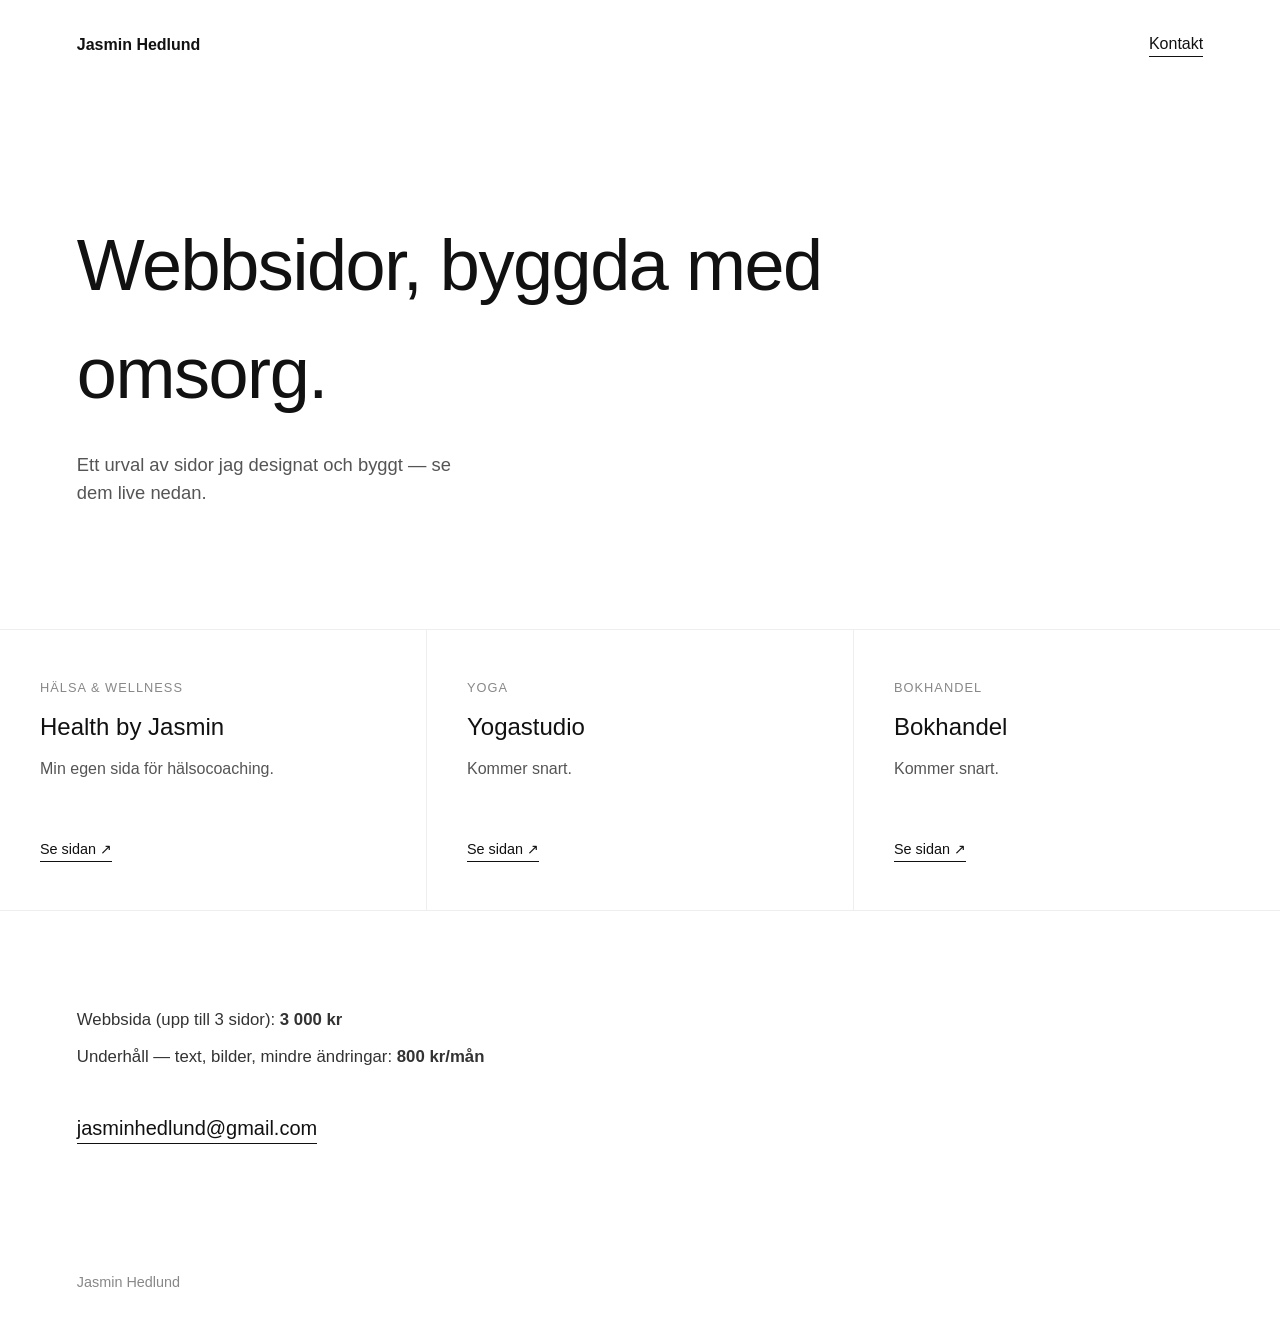
==== index.html @ b543f90e "Bygg om portfolio-sidan från grunden: minimal enkelsidig design" ====
<!DOCTYPE html>
<html lang="sv">
<head>
<meta charset="UTF-8">
<meta name="viewport" content="width=device-width, initial-scale=1.0">
<title>Jasmin Hedlund — Webbsidor</title>
<meta name="description" content="Ett urval av webbsidor byggda av Jasmin Hedlund.">
<link rel="stylesheet" href="style.css">
</head>
<body>

<header class="site-header">
  <span class="wordmark">Jasmin Hedlund</span>
  <a href="#kontakt" class="header-link">Kontakt</a>
</header>

<main>

  <section class="hero">
    <h1>Webbsidor, byggda med omsorg.</h1>
    <p class="hero-sub">Ett urval av sidor jag designat och byggt — se dem live nedan.</p>
  </section>

  <section class="work" id="arbete" aria-label="Arbeten">

    <a class="work-item" href="https://healthbyjasmin.netlify.app" target="_blank" rel="noopener">
      <span class="work-label">Hälsa &amp; wellness</span>
      <h2 class="work-title">Health by Jasmin</h2>
      <p class="work-desc">Min egen sida för hälsocoaching.</p>
      <span class="work-link">Se sidan ↗</span>
    </a>

    <a class="work-item" href="#" aria-disabled="true">
      <span class="work-label">Yoga</span>
      <h2 class="work-title">Yogastudio</h2>
      <p class="work-desc">Kommer snart.</p>
      <span class="work-link">Se sidan ↗</span>
    </a>

    <a class="work-item" href="#" aria-disabled="true">
      <span class="work-label">Bokhandel</span>
      <h2 class="work-title">Bokhandel</h2>
      <p class="work-desc">Kommer snart.</p>
      <span class="work-link">Se sidan ↗</span>
    </a>

  </section>

  <section class="pricing" id="kontakt">
    <p class="pricing-line">Webbsida (upp till 3 sidor): <strong>3 000 kr</strong></p>
    <p class="pricing-line">Underhåll — text, bilder, mindre ändringar: <strong>800 kr/mån</strong></p>
    <a class="contact-email" href="mailto:jasminhedlund@gmail.com">jasminhedlund@gmail.com</a>
  </section>

</main>

<footer class="site-footer">
  <span>Jasmin Hedlund</span>
</footer>

</body>
</html>
---- style.css ----
* { box-sizing: border-box; margin: 0; padding: 0; }

body {
  font-family: -apple-system, BlinkMacSystemFont, "Segoe UI", Helvetica, Arial, sans-serif;
  color: #111;
  background: #fff;
  line-height: 1.5;
}

a { color: inherit; text-decoration: none; }

.site-header {
  display: flex;
  justify-content: space-between;
  align-items: center;
  padding: 2rem 6vw;
}

.wordmark { font-weight: 600; }

.header-link {
  border-bottom: 1px solid #111;
}

.hero {
  min-height: 60vh;
  display: flex;
  flex-direction: column;
  justify-content: center;
  padding: 4rem 6vw;
  max-width: 900px;
}

.hero h1 {
  font-size: clamp(2.5rem, 6vw, 4.5rem);
  font-weight: 500;
  letter-spacing: -0.02em;
  margin-bottom: 1.5rem;
}

.hero-sub {
  font-size: 1.15rem;
  color: #555;
  max-width: 40ch;
}

.work {
  display: grid;
  grid-template-columns: repeat(auto-fit, minmax(260px, 1fr));
  gap: 1px;
  background: #eee;
  border-top: 1px solid #eee;
  border-bottom: 1px solid #eee;
}

.work-item {
  background: #fff;
  padding: 3rem 2.5rem;
  display: flex;
  flex-direction: column;
  gap: 0.75rem;
  min-height: 280px;
  transition: background 0.2s ease;
}

.work-item:hover { background: #fafafa; }

.work-label {
  font-size: 0.8rem;
  text-transform: uppercase;
  letter-spacing: 0.08em;
  color: #888;
}

.work-title { font-size: 1.5rem; font-weight: 500; }

.work-desc { color: #555; flex-grow: 1; }

.work-link {
  font-size: 0.9rem;
  border-bottom: 1px solid #111;
  align-self: flex-start;
}

.pricing {
  padding: 6rem 6vw;
  max-width: 600px;
}

.pricing-line { font-size: 1.05rem; margin-bottom: 0.75rem; color: #333; }

.contact-email {
  display: inline-block;
  margin-top: 2rem;
  font-size: 1.25rem;
  border-bottom: 1px solid #111;
}

.site-footer {
  padding: 2rem 6vw 3rem;
  color: #888;
  font-size: 0.9rem;
}
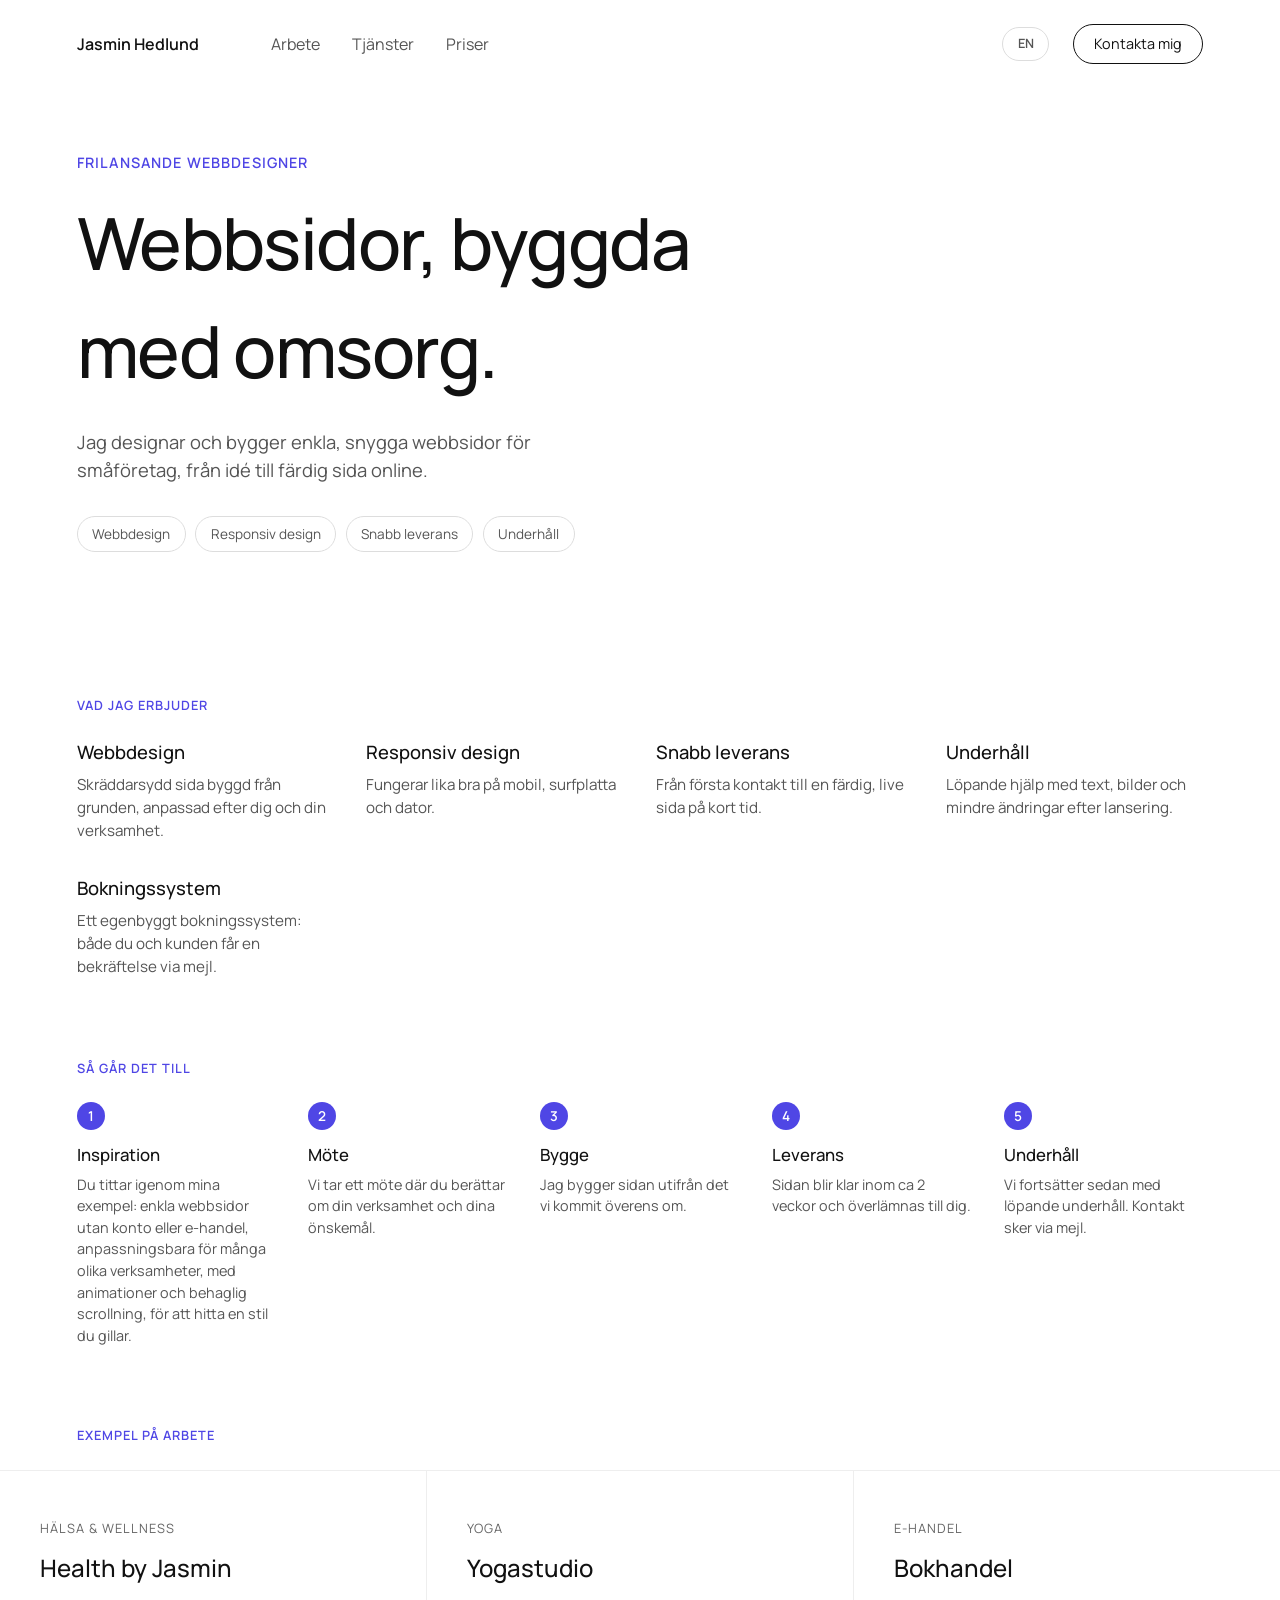
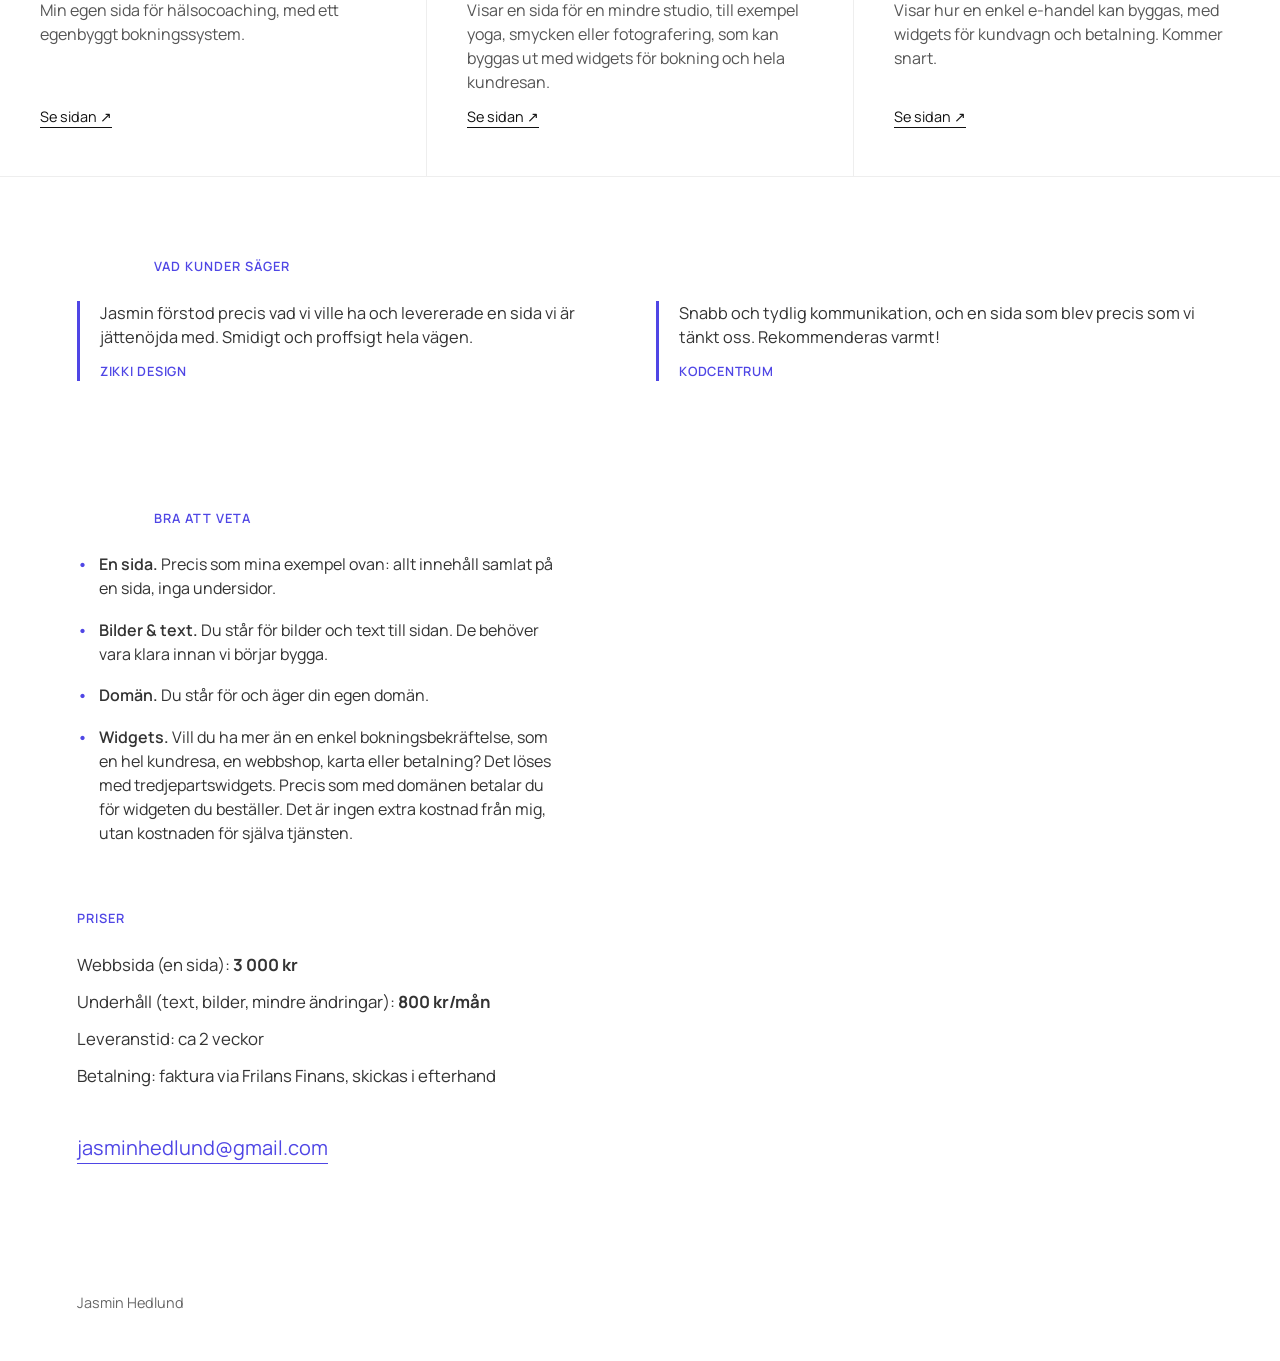
==== commit 3127ae9a: "nya beskrivningar, inga bindestreck, bättre layout" ====
--- a/index.html
+++ b/index.html
@@ -3,53 +3,151 @@
 <head>
 <meta charset="UTF-8">
 <meta name="viewport" content="width=device-width, initial-scale=1.0">
-<title>Jasmin Hedlund — Webbsidor</title>
+<title>Jasmin Hedlund | Webbsidor</title>
 <meta name="description" content="Ett urval av webbsidor byggda av Jasmin Hedlund.">
+<link rel="preconnect" href="https://fonts.googleapis.com">
+<link rel="preconnect" href="https://fonts.gstatic.com" crossorigin>
+<link href="https://fonts.googleapis.com/css2?family=Manrope:wght@400;500;600;700&display=swap" rel="stylesheet">
 <link rel="stylesheet" href="style.css">
 </head>
 <body>
 
 <header class="site-header">
   <span class="wordmark">Jasmin Hedlund</span>
-  <a href="#kontakt" class="header-link">Kontakt</a>
+  <nav class="site-nav">
+    <a href="#arbete" data-en="Work">Arbete</a>
+    <a href="#tjanster" data-en="Services">Tjänster</a>
+    <a href="#priser" data-en="Pricing">Priser</a>
+  </nav>
+  <button id="lang-toggle" class="lang-toggle" type="button" aria-label="Switch to English">EN</button>
+  <a href="mailto:jasminhedlund@gmail.com" class="header-cta" data-en="Contact me">Kontakta mig</a>
 </header>
 
 <main>
 
   <section class="hero">
-    <h1>Webbsidor, byggda med omsorg.</h1>
-    <p class="hero-sub">Ett urval av sidor jag designat och byggt — se dem live nedan.</p>
+    <span class="hero-eyebrow" data-en="Freelance web designer">Frilansande webbdesigner</span>
+    <h1 data-en="Websites, built with care.">Webbsidor, byggda med omsorg.</h1>
+    <p class="hero-sub" data-en="I design and build simple, clean websites for small businesses, from idea to a live site.">Jag designar och bygger enkla, snygga webbsidor för småföretag, från idé till färdig sida online.</p>
+    <div class="hero-tags">
+      <span data-en="Web design">Webbdesign</span>
+      <span data-en="Responsive design">Responsiv design</span>
+      <span data-en="Fast delivery">Snabb leverans</span>
+      <span data-en="Maintenance">Underhåll</span>
+    </div>
   </section>
 
-  <section class="work" id="arbete" aria-label="Arbeten">
-
-    <a class="work-item" href="https://healthbyjasmin.netlify.app" target="_blank" rel="noopener">
-      <span class="work-label">Hälsa &amp; wellness</span>
-      <h2 class="work-title">Health by Jasmin</h2>
-      <p class="work-desc">Min egen sida för hälsocoaching.</p>
-      <span class="work-link">Se sidan ↗</span>
-    </a>
-
-    <a class="work-item" href="#" aria-disabled="true">
-      <span class="work-label">Yoga</span>
-      <h2 class="work-title">Yogastudio</h2>
-      <p class="work-desc">Kommer snart.</p>
-      <span class="work-link">Se sidan ↗</span>
-    </a>
-
-    <a class="work-item" href="#" aria-disabled="true">
-      <span class="work-label">Bokhandel</span>
-      <h2 class="work-title">Bokhandel</h2>
-      <p class="work-desc">Kommer snart.</p>
-      <span class="work-link">Se sidan ↗</span>
-    </a>
-
+  <section class="services reveal" id="tjanster" aria-label="Tjänster">
+    <span class="section-label" data-en="What I offer">Vad jag erbjuder</span>
+    <div class="services-grid">
+      <div class="service-item">
+        <h3 data-en="Web design">Webbdesign</h3>
+        <p data-en="A custom site built from scratch, tailored to you and your business.">Skräddarsydd sida byggd från grunden, anpassad efter dig och din verksamhet.</p>
+      </div>
+      <div class="service-item">
+        <h3 data-en="Responsive design">Responsiv design</h3>
+        <p data-en="Works just as well on mobile, tablet and desktop.">Fungerar lika bra på mobil, surfplatta och dator.</p>
+      </div>
+      <div class="service-item">
+        <h3 data-en="Fast delivery">Snabb leverans</h3>
+        <p data-en="From first contact to a finished, live site in no time.">Från första kontakt till en färdig, live sida på kort tid.</p>
+      </div>
+      <div class="service-item">
+        <h3 data-en="Maintenance">Underhåll</h3>
+        <p data-en="Ongoing help with text, images and small changes after launch.">Löpande hjälp med text, bilder och mindre ändringar efter lansering.</p>
+      </div>
+      <div class="service-item">
+        <h3 data-en="Booking system">Bokningssystem</h3>
+        <p data-en="A custom-built booking system: both you and the customer get an email confirmation.">Ett egenbyggt bokningssystem: både du och kunden får en bekräftelse via mejl.</p>
+      </div>
+    </div>
   </section>
 
-  <section class="pricing" id="kontakt">
-    <p class="pricing-line">Webbsida (upp till 3 sidor): <strong>3 000 kr</strong></p>
-    <p class="pricing-line">Underhåll — text, bilder, mindre ändringar: <strong>800 kr/mån</strong></p>
-    <a class="contact-email" href="mailto:jasminhedlund@gmail.com">jasminhedlund@gmail.com</a>
+  <section class="process reveal" id="process" aria-label="Så går det till">
+    <span class="section-label" data-en="How it works">Så går det till</span>
+    <ol class="process-list">
+      <li>
+        <h3 data-en="Inspiration">Inspiration</h3>
+        <p data-en="You look through my examples: simple websites without accounts or e-commerce, adaptable to many types of businesses, with animations and smooth scrolling, to find a style you like.">Du tittar igenom mina exempel: enkla webbsidor utan konto eller e-handel, anpassningsbara för många olika verksamheter, med animationer och behaglig scrollning, för att hitta en stil du gillar.</p>
+      </li>
+      <li>
+        <h3 data-en="Meeting">Möte</h3>
+        <p data-en="We have a meeting where you tell me about your business and your wishes.">Vi tar ett möte där du berättar om din verksamhet och dina önskemål.</p>
+      </li>
+      <li>
+        <h3 data-en="Build">Bygge</h3>
+        <p data-en="I build the site based on what we've agreed on.">Jag bygger sidan utifrån det vi kommit överens om.</p>
+      </li>
+      <li>
+        <h3 data-en="Delivery">Leverans</h3>
+        <p data-en="The site is finished in about 2 weeks and handed over to you.">Sidan blir klar inom ca 2 veckor och överlämnas till dig.</p>
+      </li>
+      <li>
+        <h3 data-en="Maintenance">Underhåll</h3>
+        <p data-en="We then continue with ongoing maintenance. Contact is by email.">Vi fortsätter sedan med löpande underhåll. Kontakt sker via mejl.</p>
+      </li>
+    </ol>
+  </section>
+
+  <section class="work-section reveal" id="arbete" aria-label="Arbeten">
+    <span class="section-label" data-en="Example work">Exempel på arbete</span>
+    <div class="work">
+
+      <a class="work-item" href="https://healthbyjasmin.netlify.app" target="_blank" rel="noopener">
+        <span class="work-label" data-en="Health &amp; wellness">Hälsa &amp; wellness</span>
+        <h2 class="work-title">Health by Jasmin</h2>
+        <p class="work-desc" data-en="My own site for health coaching, with a custom-built booking system.">Min egen sida för hälsocoaching, med ett egenbyggt bokningssystem.</p>
+        <span class="work-link" data-en="View site ↗">Se sidan ↗</span>
+      </a>
+
+      <a class="work-item" href="https://yogastudiod.netlify.app/" target="_blank" rel="noopener">
+        <span class="work-label">Yoga</span>
+        <h2 class="work-title">Yogastudio</h2>
+        <p class="work-desc" data-en="Shows a site for a smaller studio, for example yoga, jewelry or photography, extendable with widgets for booking and the full customer journey.">Visar en sida för en mindre studio, till exempel yoga, smycken eller fotografering, som kan byggas ut med widgets för bokning och hela kundresan.</p>
+        <span class="work-link" data-en="View site ↗">Se sidan ↗</span>
+      </a>
+
+      <a class="work-item" href="#" aria-disabled="true">
+        <span class="work-label" data-en="E-commerce">E-handel</span>
+        <h2 class="work-title" data-en="Bookstore">Bokhandel</h2>
+        <p class="work-desc" data-en="Shows how a simple e-shop can be built, with widgets for cart and payment. Coming soon.">Visar hur en enkel e-handel kan byggas, med widgets för kundvagn och betalning. Kommer snart.</p>
+        <span class="work-link" data-en="View site ↗">Se sidan ↗</span>
+      </a>
+
+    </div>
+  </section>
+
+  <section class="testimonials reveal" id="referenser" aria-label="Vad kunder säger">
+    <span class="section-label" data-en="What clients say">Vad kunder säger</span>
+    <div class="testimonial-grid">
+      <blockquote class="testimonial">
+        <p data-en="Jasmin understood exactly what we wanted and delivered a site we're really happy with. Smooth and professional the whole way.">Jasmin förstod precis vad vi ville ha och levererade en sida vi är jättenöjda med. Smidigt och proffsigt hela vägen.</p>
+        <cite>Zikki Design</cite>
+      </blockquote>
+      <blockquote class="testimonial">
+        <p data-en="Fast, clear communication and a site that turned out exactly as we imagined. Highly recommended!">Snabb och tydlig kommunikation, och en sida som blev precis som vi tänkt oss. Rekommenderas varmt!</p>
+        <cite>Kodcentrum</cite>
+      </blockquote>
+    </div>
+  </section>
+
+  <section class="scope reveal" id="bra-att-veta" aria-label="Bra att veta">
+    <span class="section-label" data-en="Good to know">Bra att veta</span>
+    <ul class="scope-list">
+      <li><strong data-en="One page.">En sida.</strong> <span data-en="Just like my examples above: all content on one page, no sub-pages.">Precis som mina exempel ovan: allt innehåll samlat på en sida, inga undersidor.</span></li>
+      <li><strong data-en="Images &amp; text.">Bilder &amp; text.</strong> <span data-en="You provide the images and text for the site. They need to be ready before we start building.">Du står för bilder och text till sidan. De behöver vara klara innan vi börjar bygga.</span></li>
+      <li><strong data-en="Domain.">Domän.</strong> <span data-en="You provide and own your own domain.">Du står för och äger din egen domän.</span></li>
+      <li><strong data-en="Widgets.">Widgets.</strong> <span data-en="Want more than a simple booking confirmation, like a full customer journey, a webshop, a map or payments? That's done with third-party widgets. Just like the domain, you pay for the widget you order. It's not an extra fee from me, it's the cost of the service itself.">Vill du ha mer än en enkel bokningsbekräftelse, som en hel kundresa, en webbshop, karta eller betalning? Det löses med tredjepartswidgets. Precis som med domänen betalar du för widgeten du beställer. Det är ingen extra kostnad från mig, utan kostnaden för själva tjänsten.</span></li>
+    </ul>
+  </section>
+
+  <section class="pricing reveal" id="priser">
+    <span class="section-label" data-en="Pricing">Priser</span>
+    <p class="pricing-line" data-en="Website (one page): <strong>3 000 kr</strong>">Webbsida (en sida): <strong>3 000 kr</strong></p>
+    <p class="pricing-line" data-en="Maintenance (text, images, small changes): <strong>800 kr/month</strong>">Underhåll (text, bilder, mindre ändringar): <strong>800 kr/mån</strong></p>
+    <p class="pricing-line" data-en="Delivery time: about 2 weeks">Leveranstid: ca 2 veckor</p>
+    <p class="pricing-line" data-en="Payment: invoice via Frilans Finans, sent afterwards">Betalning: faktura via Frilans Finans, skickas i efterhand</p>
+    <a class="contact-email" id="kontakt" href="mailto:jasminhedlund@gmail.com">jasminhedlund@gmail.com</a>
   </section>
 
 </main>
@@ -58,5 +156,7 @@
   <span>Jasmin Hedlund</span>
 </footer>
 
+<script src="script.js" defer></script>
+
 </body>
 </html>
--- a/style.css
+++ b/style.css
@@ -1,34 +1,85 @@
+:root {
+  --accent: #4f46e5;
+}
+
 * { box-sizing: border-box; margin: 0; padding: 0; }
 
+html {
+  scroll-behavior: smooth;
+}
+
 body {
-  font-family: -apple-system, BlinkMacSystemFont, "Segoe UI", Helvetica, Arial, sans-serif;
+  font-family: "Manrope", -apple-system, BlinkMacSystemFont, "Segoe UI", Helvetica, Arial, sans-serif;
   color: #111;
   background: #fff;
   line-height: 1.5;
 }
 
 a { color: inherit; text-decoration: none; }
+button { font: inherit; background: none; border: none; cursor: pointer; }
+
+@media (prefers-reduced-motion: reduce) {
+  html { scroll-behavior: auto; }
+}
 
 .site-header {
   display: flex;
-  justify-content: space-between;
+  flex-wrap: wrap;
   align-items: center;
-  padding: 2rem 6vw;
+  gap: 1rem 1.5rem;
+  padding: 1.5rem 6vw;
 }
 
 .wordmark { font-weight: 600; }
 
-.header-link {
-  border-bottom: 1px solid #111;
-}
+.site-nav {
+  display: flex;
+  gap: 2rem;
+  margin-left: 3rem;
+  margin-right: auto;
+}
+
+.site-nav a { color: #555; transition: color 0.2s ease; }
+.site-nav a:hover { color: #111; }
+
+.lang-toggle {
+  border: 1px solid #ddd;
+  border-radius: 999px;
+  padding: 0.4rem 0.9rem;
+  font-size: 0.8rem;
+  font-weight: 600;
+  color: #555;
+  transition: border-color 0.2s ease, color 0.2s ease;
+}
+
+.lang-toggle:hover { border-color: var(--accent); color: var(--accent); }
+
+.header-cta {
+  border: 1px solid #111;
+  border-radius: 999px;
+  padding: 0.5rem 1.25rem;
+  font-size: 0.9rem;
+  transition: background 0.2s ease, color 0.2s ease;
+}
+
+.header-cta:hover { background: #111; color: #fff; }
 
 .hero {
-  min-height: 60vh;
+  min-height: 55vh;
   display: flex;
   flex-direction: column;
   justify-content: center;
   padding: 4rem 6vw;
   max-width: 900px;
+}
+
+.hero-eyebrow {
+  color: var(--accent);
+  font-weight: 600;
+  font-size: 0.9rem;
+  text-transform: uppercase;
+  letter-spacing: 0.08em;
+  margin-bottom: 1rem;
 }
 
 .hero h1 {
@@ -41,7 +92,165 @@
 .hero-sub {
   font-size: 1.15rem;
   color: #555;
-  max-width: 40ch;
+  max-width: 42ch;
+}
+
+.hero-tags {
+  display: flex;
+  flex-wrap: wrap;
+  gap: 0.6rem;
+  margin-top: 2rem;
+}
+
+.hero-eyebrow, .hero h1, .hero-sub, .hero-tags {
+  animation: fade-up 0.7s ease both;
+}
+
+.hero h1 { animation-delay: 0.08s; }
+.hero-sub { animation-delay: 0.16s; }
+.hero-tags { animation-delay: 0.24s; }
+
+@keyframes fade-up {
+  from { opacity: 0; transform: translateY(16px); }
+  to { opacity: 1; transform: translateY(0); }
+}
+
+.reveal {
+  opacity: 0;
+  transform: translateY(24px);
+  transition: opacity 0.6s ease, transform 0.6s ease;
+}
+
+.reveal.is-visible {
+  opacity: 1;
+  transform: translateY(0);
+}
+
+@media (prefers-reduced-motion: reduce) {
+  .hero-eyebrow, .hero h1, .hero-sub, .hero-tags { animation: none; }
+  .reveal { opacity: 1; transform: none; transition: none; }
+}
+
+.hero-tags span {
+  border: 1px solid #ddd;
+  border-radius: 999px;
+  padding: 0.4rem 0.9rem;
+  font-size: 0.85rem;
+  color: #555;
+}
+
+.section-label {
+  display: block;
+  font-size: 0.8rem;
+  text-transform: uppercase;
+  letter-spacing: 0.08em;
+  color: var(--accent);
+  font-weight: 600;
+  margin: 0 6vw 1.5rem;
+}
+
+.services {
+  padding: 5rem 0 2rem;
+}
+
+.services-grid {
+  display: grid;
+  grid-template-columns: repeat(auto-fit, minmax(220px, 1fr));
+  gap: 2rem;
+  padding: 0 6vw;
+}
+
+.service-item h3 {
+  font-size: 1.15rem;
+  font-weight: 500;
+  margin-bottom: 0.5rem;
+}
+
+.service-item p {
+  color: #555;
+  font-size: 0.95rem;
+}
+
+.process {
+  padding: 3rem 0;
+}
+
+.process-list {
+  list-style: none;
+  display: grid;
+  grid-template-columns: repeat(auto-fit, minmax(180px, 1fr));
+  gap: 2rem;
+  padding: 0 6vw;
+  counter-reset: step;
+}
+
+.process-list li {
+  counter-increment: step;
+  position: relative;
+  padding-top: 2.5rem;
+}
+
+.process-list li::before {
+  content: counter(step);
+  position: absolute;
+  top: 0;
+  left: 0;
+  width: 1.75rem;
+  height: 1.75rem;
+  border-radius: 50%;
+  background: var(--accent);
+  color: #fff;
+  font-size: 0.85rem;
+  font-weight: 600;
+  display: flex;
+  align-items: center;
+  justify-content: center;
+}
+
+.process-list h3 {
+  font-size: 1.05rem;
+  font-weight: 500;
+  margin-bottom: 0.4rem;
+}
+
+.process-list p {
+  color: #555;
+  font-size: 0.9rem;
+}
+
+.testimonials {
+  padding: 3rem 6vw 4rem;
+}
+
+.testimonial-grid {
+  display: grid;
+  grid-template-columns: repeat(auto-fit, minmax(260px, 1fr));
+  gap: 2rem;
+}
+
+.testimonial {
+  border-left: 3px solid var(--accent);
+  padding-left: 1.25rem;
+}
+
+.testimonial p {
+  color: #333;
+  font-size: 1.02rem;
+  margin-bottom: 0.75rem;
+}
+
+.testimonial cite {
+  display: block;
+  font-style: normal;
+  font-weight: 600;
+  font-size: 0.8rem;
+  text-transform: uppercase;
+  letter-spacing: 0.06em;
+  color: var(--accent);
+}
+
+.work-section {
+  padding: 2rem 0;
 }
 
 .work {
@@ -69,7 +278,7 @@
   font-size: 0.8rem;
   text-transform: uppercase;
   letter-spacing: 0.08em;
-  color: #888;
+  color: #666;
 }
 
 .work-title { font-size: 1.5rem; font-weight: 500; }
@@ -82,10 +291,40 @@
   align-self: flex-start;
 }
 
+.scope {
+  padding: 4rem 6vw 1rem;
+  max-width: 640px;
+}
+
+.scope-list {
+  list-style: none;
+  display: flex;
+  flex-direction: column;
+  gap: 1.1rem;
+}
+
+.scope-list li {
+  position: relative;
+  padding-left: 1.4rem;
+  color: #333;
+}
+
+.scope-list li::before {
+  content: "•";
+  position: absolute;
+  left: 0;
+  color: var(--accent);
+  font-weight: 600;
+}
+
+.scope-list strong { font-weight: 600; }
+
 .pricing {
-  padding: 6rem 6vw;
+  padding: 3rem 6vw 6rem;
   max-width: 600px;
 }
+
+.pricing .section-label { margin: 0 0 1.5rem; }
 
 .pricing-line { font-size: 1.05rem; margin-bottom: 0.75rem; color: #333; }
 
@@ -93,11 +332,16 @@
   display: inline-block;
   margin-top: 2rem;
   font-size: 1.25rem;
-  border-bottom: 1px solid #111;
+  border-bottom: 1px solid var(--accent);
+  color: var(--accent);
 }
 
 .site-footer {
   padding: 2rem 6vw 3rem;
-  color: #888;
-  font-size: 0.9rem;
-}
+  color: #666;
+  font-size: 0.9rem;
+}
+
+@media (max-width: 640px) {
+  .site-nav { display: none; }
+}
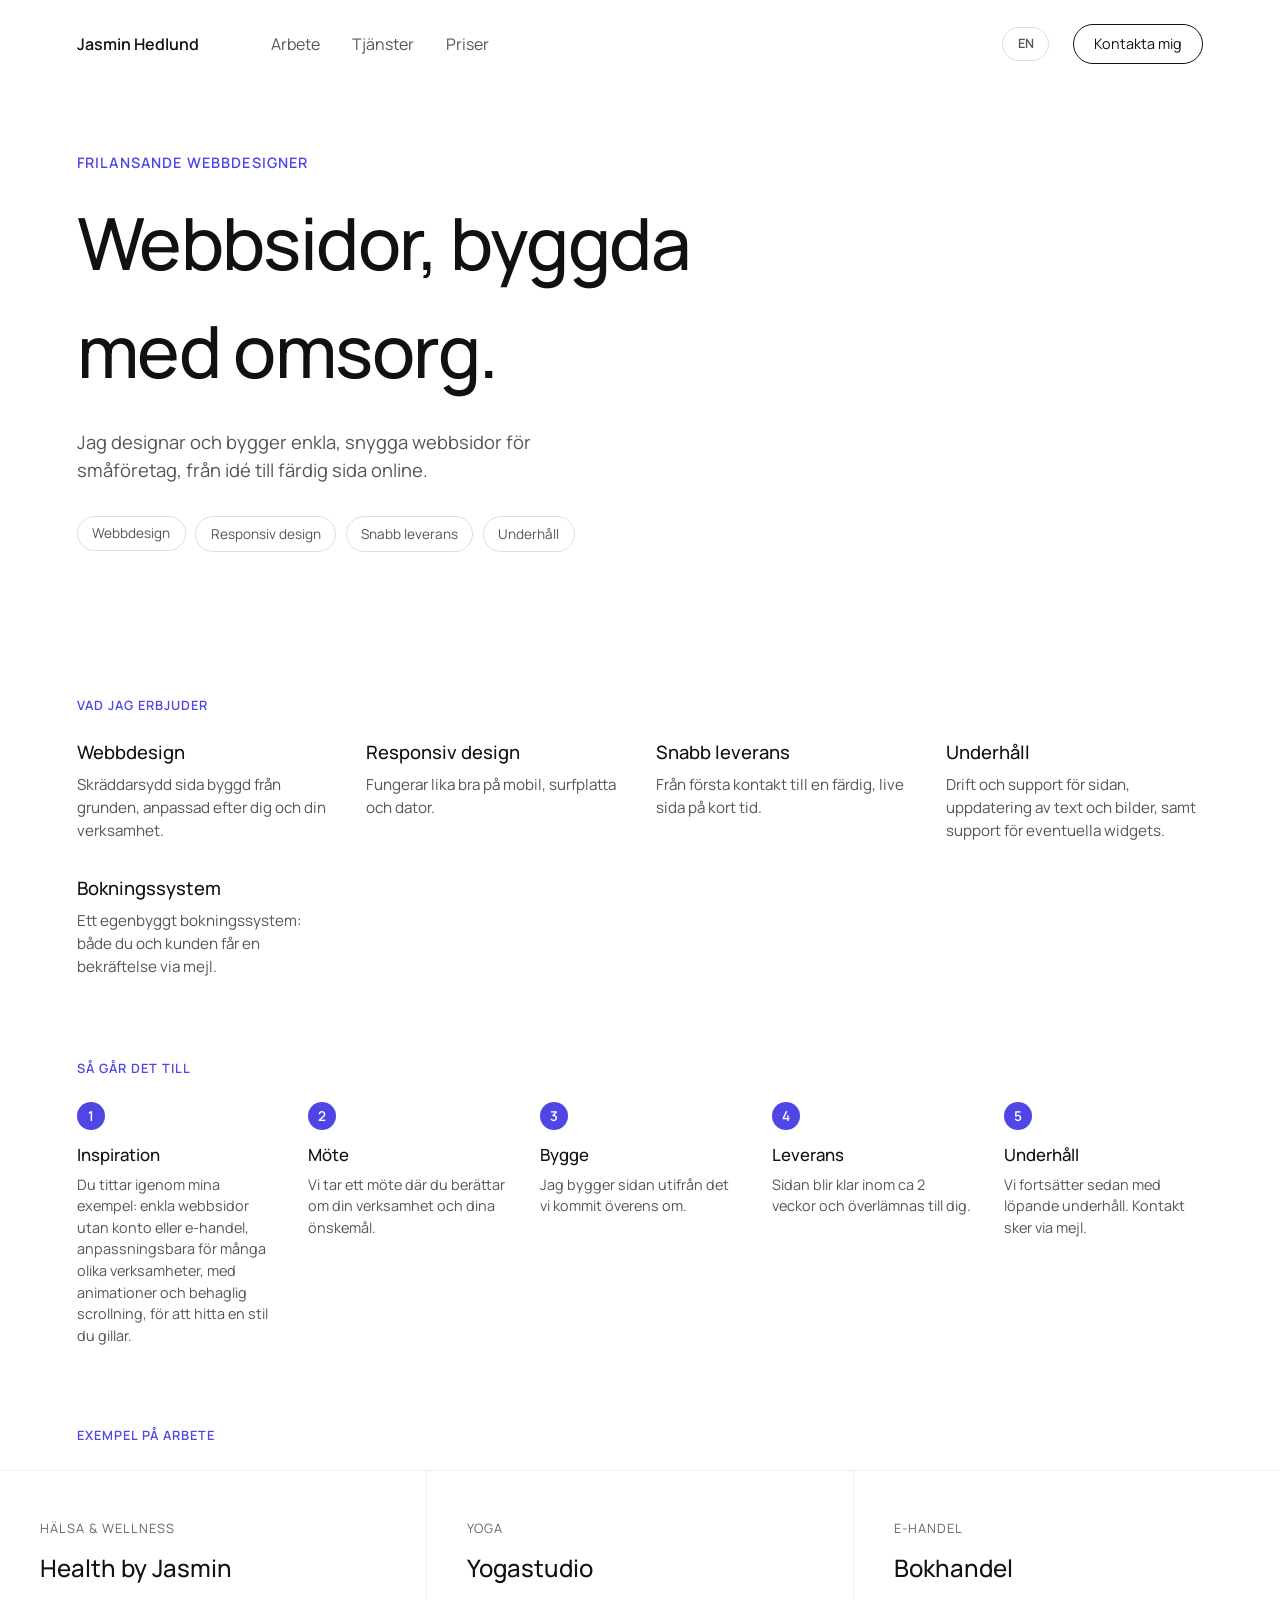
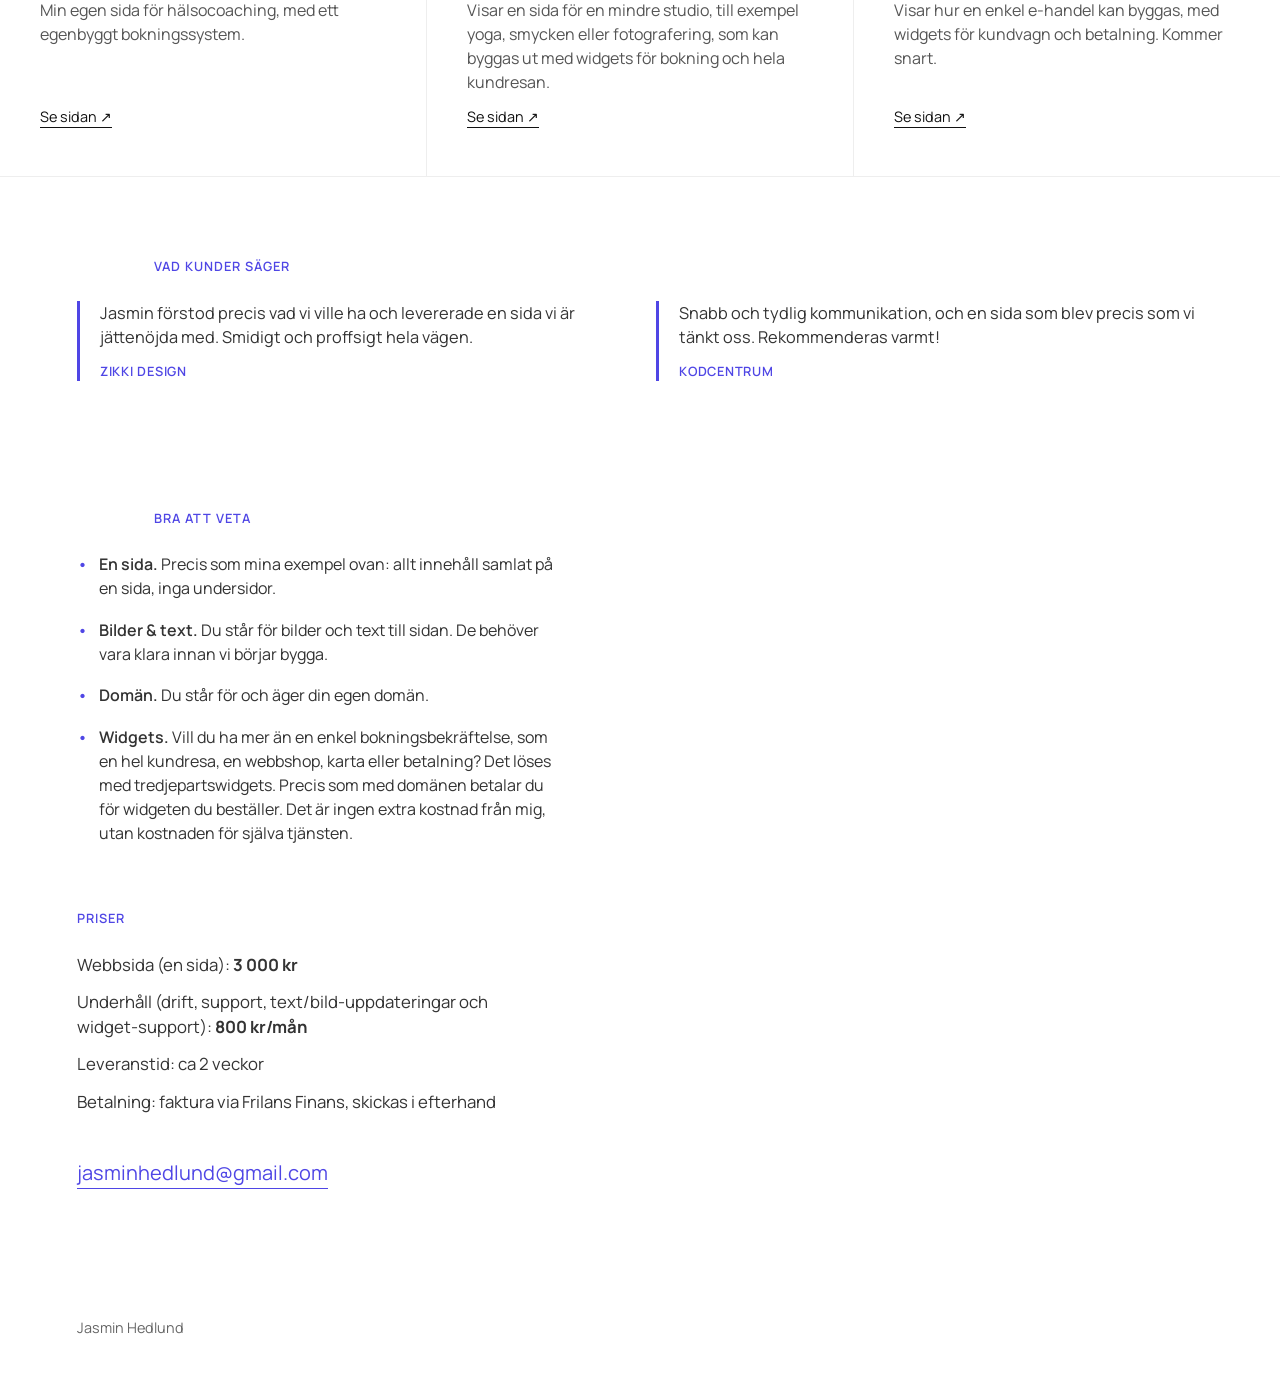
==== commit 788cb300: "nytt" ====
--- a/index.html
+++ b/index.html
@@ -54,7 +54,7 @@
       </div>
       <div class="service-item">
         <h3 data-en="Maintenance">Underhåll</h3>
-        <p data-en="Ongoing help with text, images and small changes after launch.">Löpande hjälp med text, bilder och mindre ändringar efter lansering.</p>
+        <p data-en="Drift and support for the site, updates of text and images, and support for any widgets you have.">Drift och support för sidan, uppdatering av text och bilder, samt support för eventuella widgets.</p>
       </div>
       <div class="service-item">
         <h3 data-en="Booking system">Bokningssystem</h3>
@@ -144,7 +144,7 @@
   <section class="pricing reveal" id="priser">
     <span class="section-label" data-en="Pricing">Priser</span>
     <p class="pricing-line" data-en="Website (one page): <strong>3 000 kr</strong>">Webbsida (en sida): <strong>3 000 kr</strong></p>
-    <p class="pricing-line" data-en="Maintenance (text, images, small changes): <strong>800 kr/month</strong>">Underhåll (text, bilder, mindre ändringar): <strong>800 kr/mån</strong></p>
+    <p class="pricing-line" data-en="Maintenance (drift, support, text/image updates and widget support): <strong>800 kr/month</strong>">Underhåll (drift, support, text/bild-uppdateringar och widget-support): <strong>800 kr/mån</strong></p>
     <p class="pricing-line" data-en="Delivery time: about 2 weeks">Leveranstid: ca 2 veckor</p>
     <p class="pricing-line" data-en="Payment: invoice via Frilans Finans, sent afterwards">Betalning: faktura via Frilans Finans, skickas i efterhand</p>
     <a class="contact-email" id="kontakt" href="mailto:jasminhedlund@gmail.com">jasminhedlund@gmail.com</a>
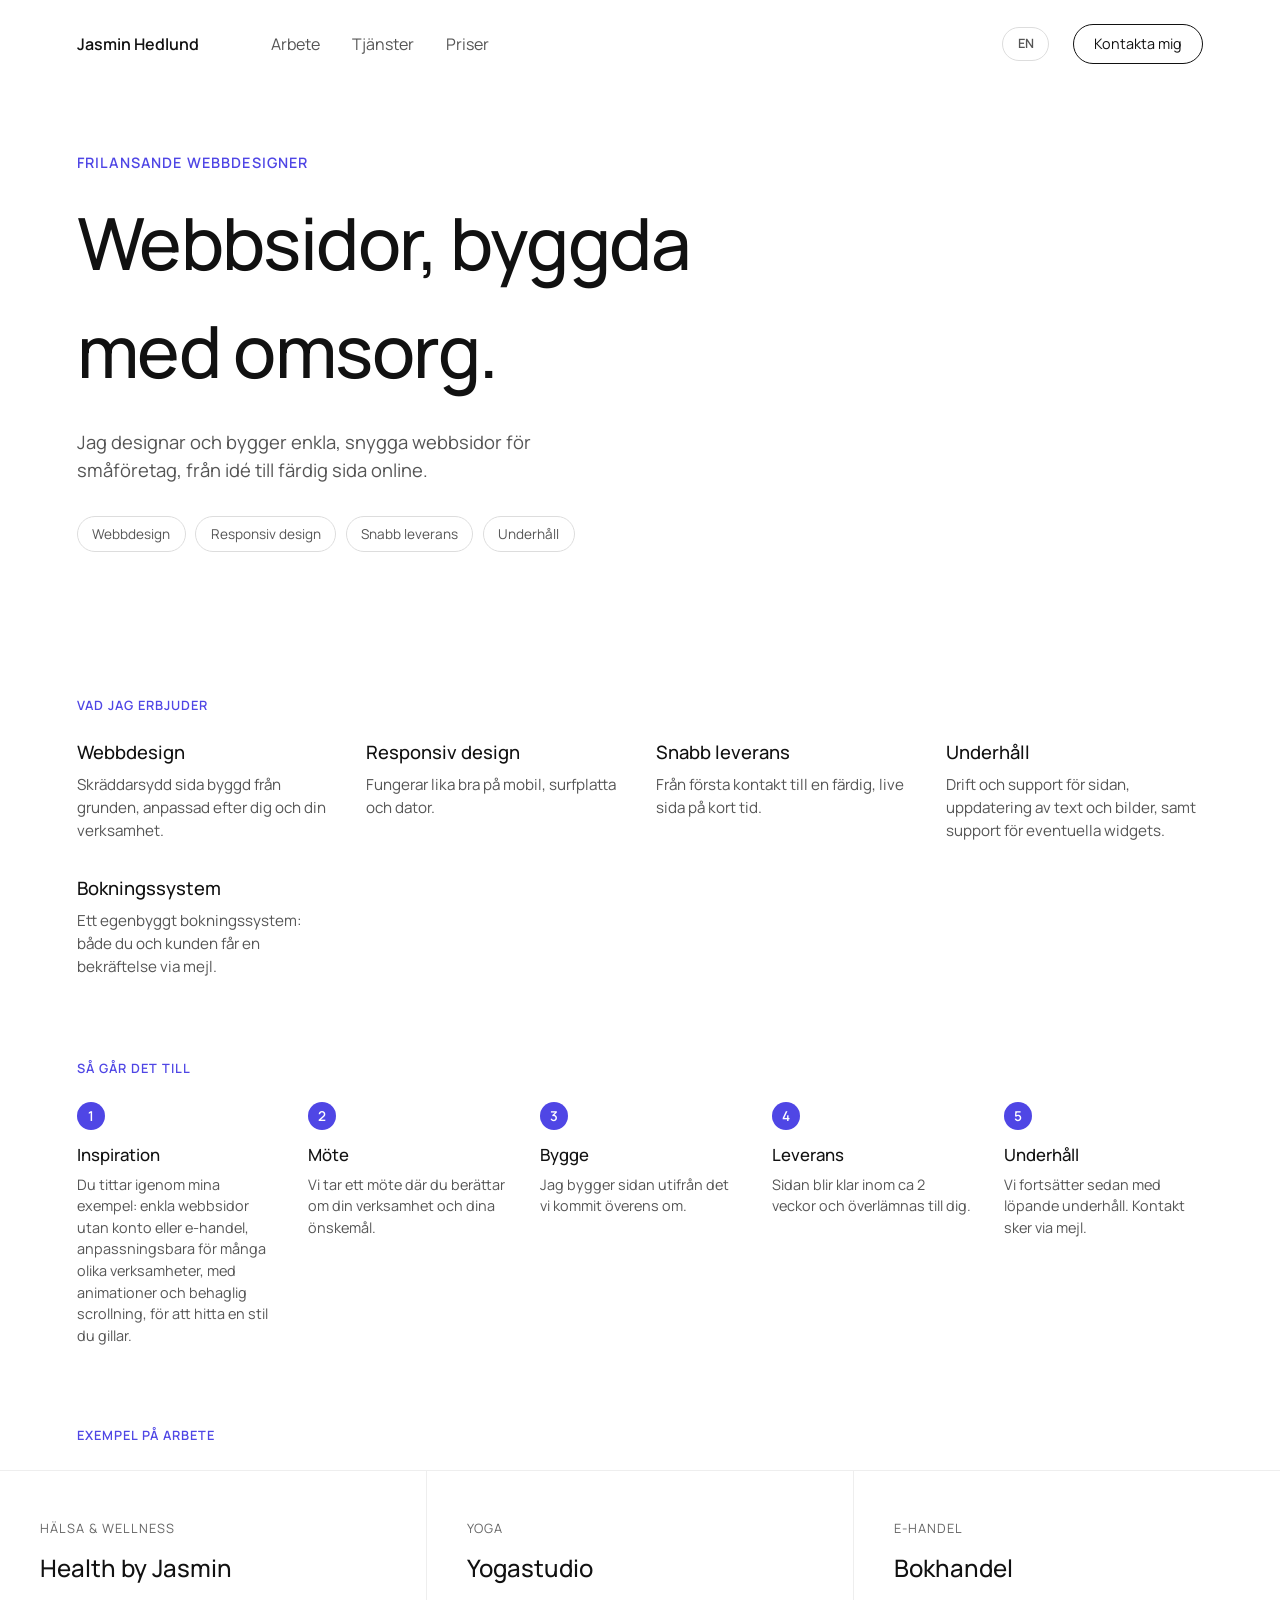
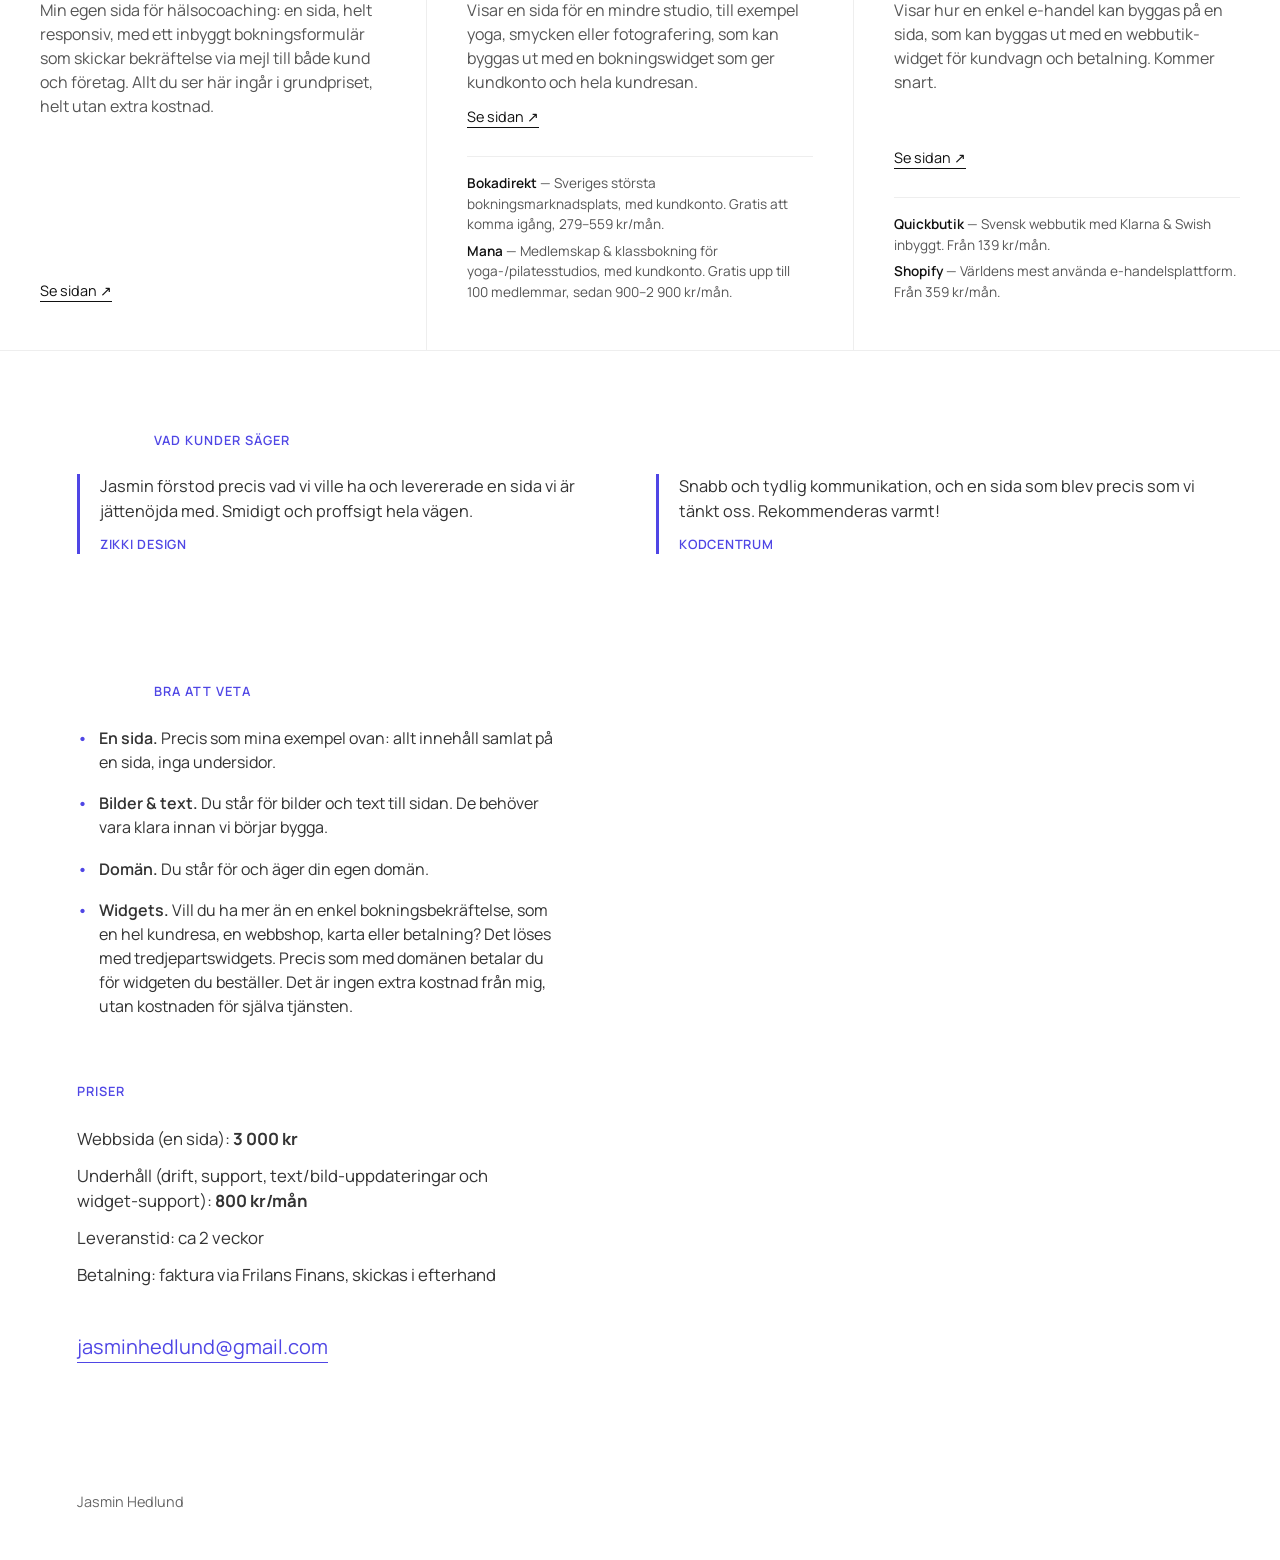
==== commit 994b7576: "nytt om widgets under templates" ====
--- a/index.html
+++ b/index.html
@@ -96,23 +96,35 @@
       <a class="work-item" href="https://healthbyjasmin.netlify.app" target="_blank" rel="noopener">
         <span class="work-label" data-en="Health &amp; wellness">Hälsa &amp; wellness</span>
         <h2 class="work-title">Health by Jasmin</h2>
-        <p class="work-desc" data-en="My own site for health coaching, with a custom-built booking system.">Min egen sida för hälsocoaching, med ett egenbyggt bokningssystem.</p>
+        <p class="work-desc" data-en="My own site for health coaching: one page, fully responsive, with a built-in booking form that emails a confirmation to both customer and business. Everything shown here is included in the base price, at no extra cost.">Min egen sida för hälsocoaching: en sida, helt responsiv, med ett inbyggt bokningsformulär som skickar bekräftelse via mejl till både kund och företag. Allt du ser här ingår i grundpriset, helt utan extra kostnad.</p>
         <span class="work-link" data-en="View site ↗">Se sidan ↗</span>
       </a>
 
-      <a class="work-item" href="https://yogastudiod.netlify.app/" target="_blank" rel="noopener">
-        <span class="work-label">Yoga</span>
-        <h2 class="work-title">Yogastudio</h2>
-        <p class="work-desc" data-en="Shows a site for a smaller studio, for example yoga, jewelry or photography, extendable with widgets for booking and the full customer journey.">Visar en sida för en mindre studio, till exempel yoga, smycken eller fotografering, som kan byggas ut med widgets för bokning och hela kundresan.</p>
-        <span class="work-link" data-en="View site ↗">Se sidan ↗</span>
-      </a>
+      <div class="work-item">
+        <a class="work-open" href="https://yogastudiod.netlify.app/" target="_blank" rel="noopener">
+          <span class="work-label">Yoga</span>
+          <h2 class="work-title">Yogastudio</h2>
+          <p class="work-desc" data-en="Shows a site for a smaller studio, for example yoga, jewelry or photography, extendable with a booking widget that adds customer accounts and the full customer journey.">Visar en sida för en mindre studio, till exempel yoga, smycken eller fotografering, som kan byggas ut med en bokningswidget som ger kundkonto och hela kundresan.</p>
+          <span class="work-link" data-en="View site ↗">Se sidan ↗</span>
+        </a>
+        <ul class="widget-list">
+          <li><strong>Bokadirekt</strong><span data-en=" — Sweden's biggest booking marketplace, with customer accounts. Free to start, 279–559 kr/month."> — Sveriges största bokningsmarknadsplats, med kundkonto. Gratis att komma igång, 279–559 kr/mån.</span></li>
+          <li><strong>Mana</strong><span data-en=" — Membership &amp; class booking for yoga/pilates studios, with customer accounts. Free up to 100 members, then 900–2 900 kr/month."> — Medlemskap &amp; klassbokning för yoga-/pilatesstudios, med kundkonto. Gratis upp till 100 medlemmar, sedan 900–2 900 kr/mån.</span></li>
+        </ul>
+      </div>
 
-      <a class="work-item" href="#" aria-disabled="true">
-        <span class="work-label" data-en="E-commerce">E-handel</span>
-        <h2 class="work-title" data-en="Bookstore">Bokhandel</h2>
-        <p class="work-desc" data-en="Shows how a simple e-shop can be built, with widgets for cart and payment. Coming soon.">Visar hur en enkel e-handel kan byggas, med widgets för kundvagn och betalning. Kommer snart.</p>
-        <span class="work-link" data-en="View site ↗">Se sidan ↗</span>
-      </a>
+      <div class="work-item">
+        <a class="work-open" href="#" aria-disabled="true">
+          <span class="work-label" data-en="E-commerce">E-handel</span>
+          <h2 class="work-title" data-en="Bookstore">Bokhandel</h2>
+          <p class="work-desc" data-en="Shows how a simple e-shop can be built on one page, extendable with a webshop widget for cart and payment. Coming soon.">Visar hur en enkel e-handel kan byggas på en sida, som kan byggas ut med en webbutik-widget för kundvagn och betalning. Kommer snart.</p>
+          <span class="work-link" data-en="View site ↗">Se sidan ↗</span>
+        </a>
+        <ul class="widget-list">
+          <li><strong>Quickbutik</strong><span data-en=" — Swedish webshop with Klarna &amp; Swish built in. From 139 kr/month."> — Svensk webbutik med Klarna &amp; Swish inbyggt. Från 139 kr/mån.</span></li>
+          <li><strong>Shopify</strong><span data-en=" — The world's most used e-commerce platform. From 359 kr/month."> — Världens mest använda e-handelsplattform. Från 359 kr/mån.</span></li>
+        </ul>
+      </div>
 
     </div>
   </section>
--- a/style.css
+++ b/style.css
@@ -291,6 +291,32 @@
   align-self: flex-start;
 }
 
+.work-open {
+  display: flex;
+  flex-direction: column;
+  gap: 0.75rem;
+  flex-grow: 1;
+  text-decoration: none;
+  color: inherit;
+}
+
+.widget-list {
+  list-style: none;
+  display: flex;
+  flex-direction: column;
+  gap: 0.4rem;
+  margin-top: 1rem;
+  padding-top: 1rem;
+  border-top: 1px solid #eee;
+  font-size: 0.85rem;
+  color: #555;
+}
+
+.widget-list strong {
+  color: #111;
+  font-weight: 600;
+}
+
 .scope {
   padding: 4rem 6vw 1rem;
   max-width: 640px;
